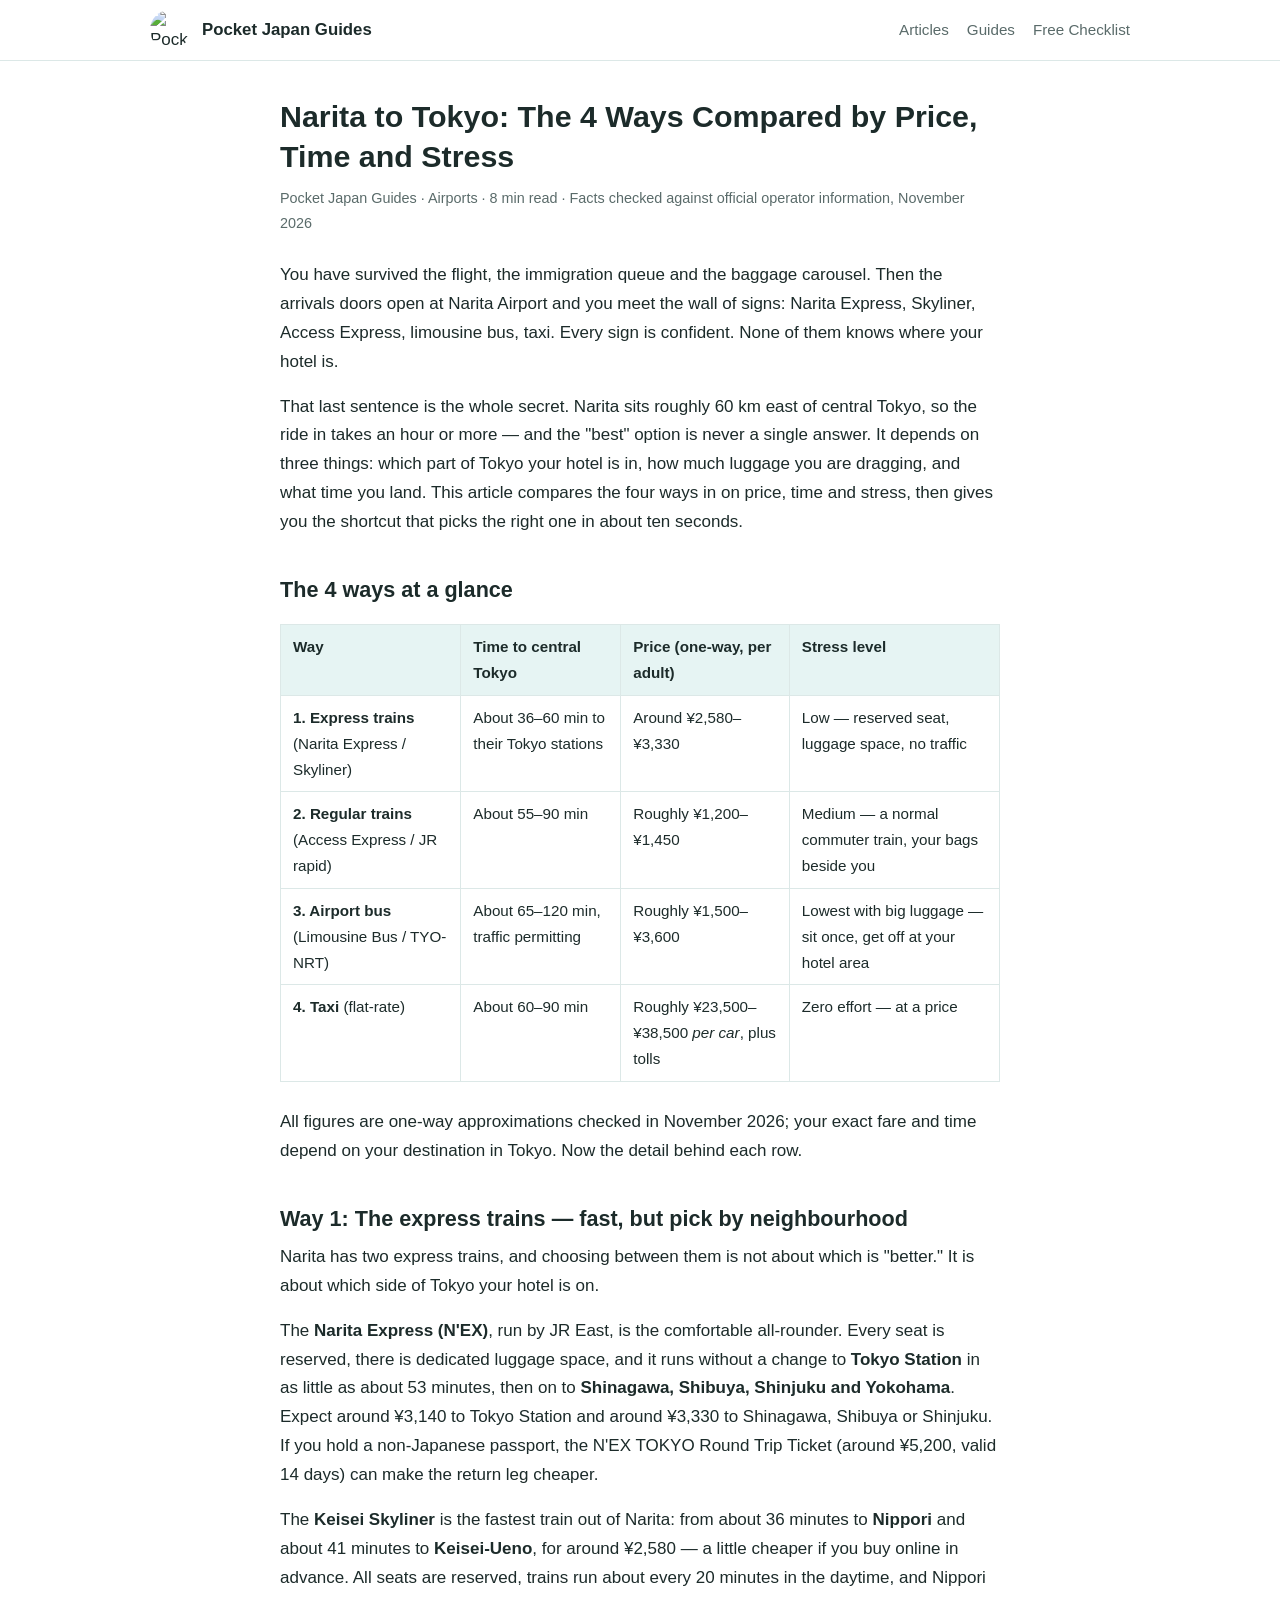
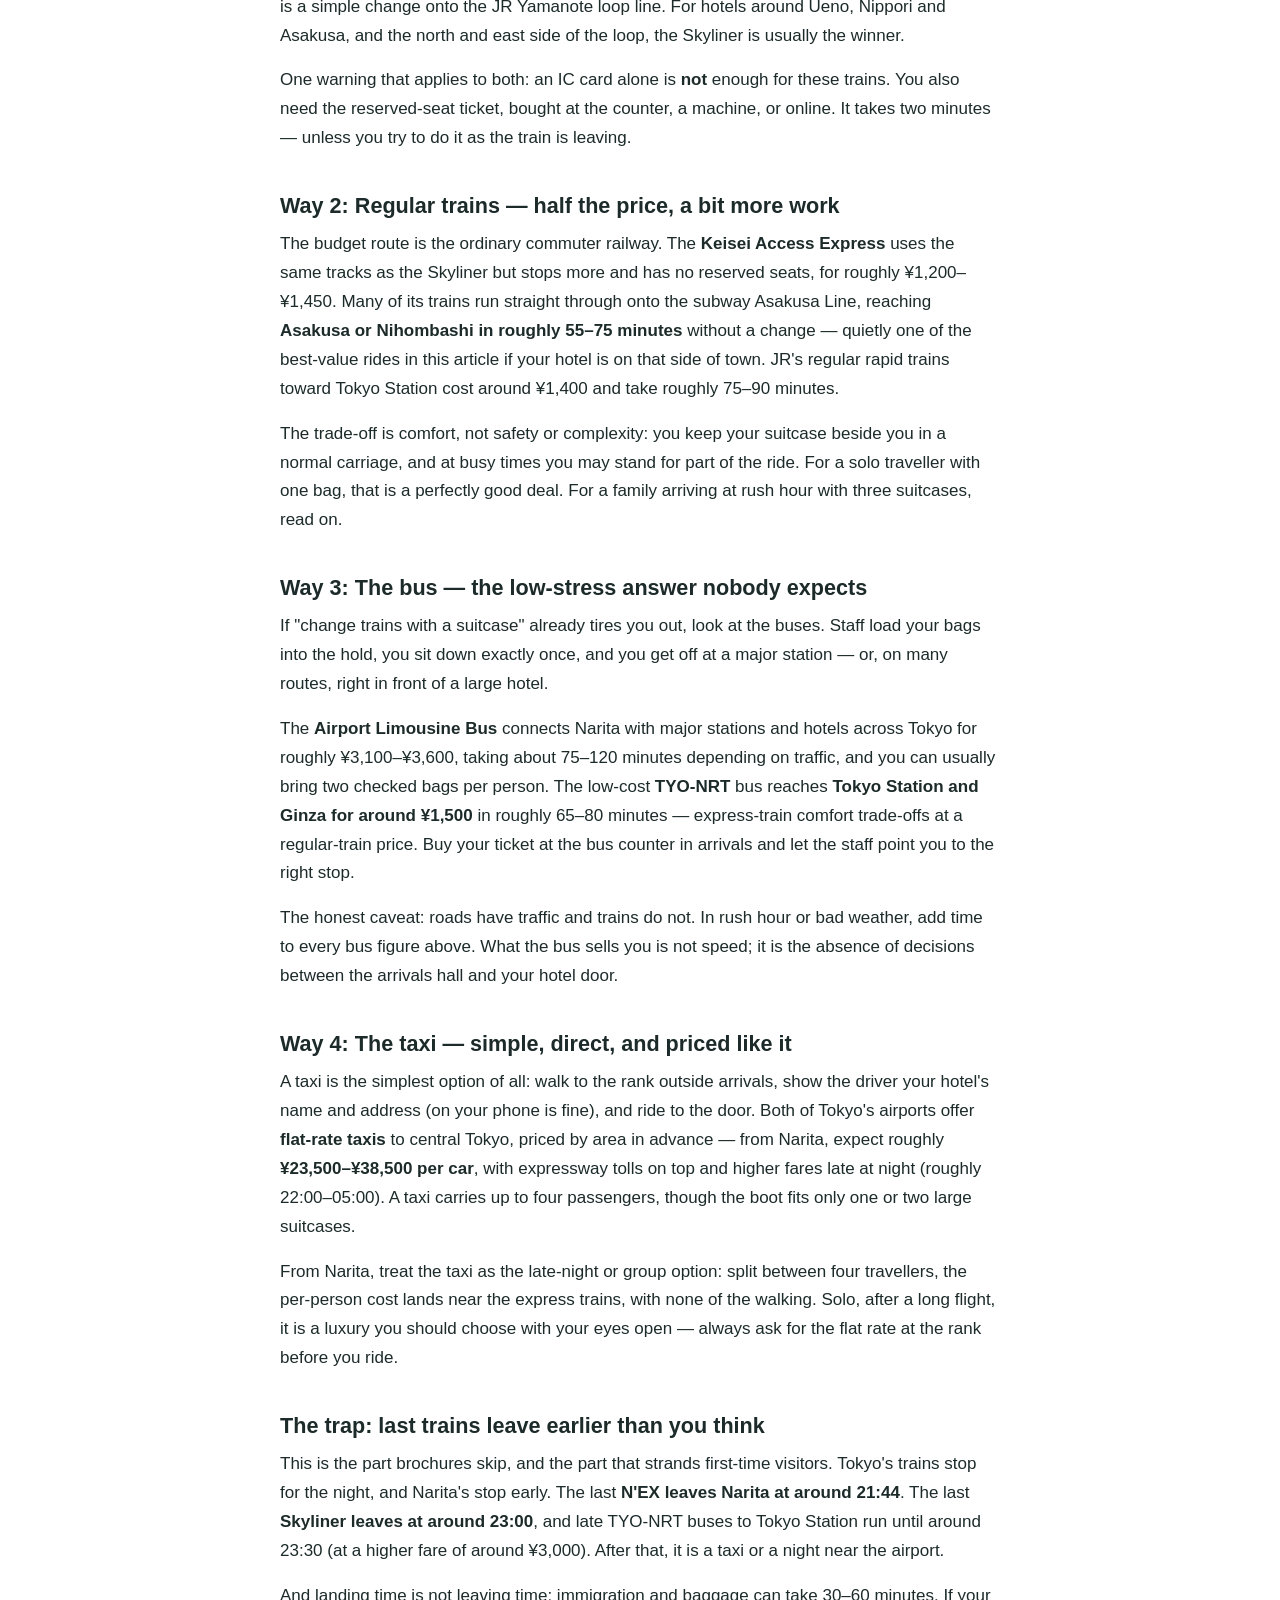
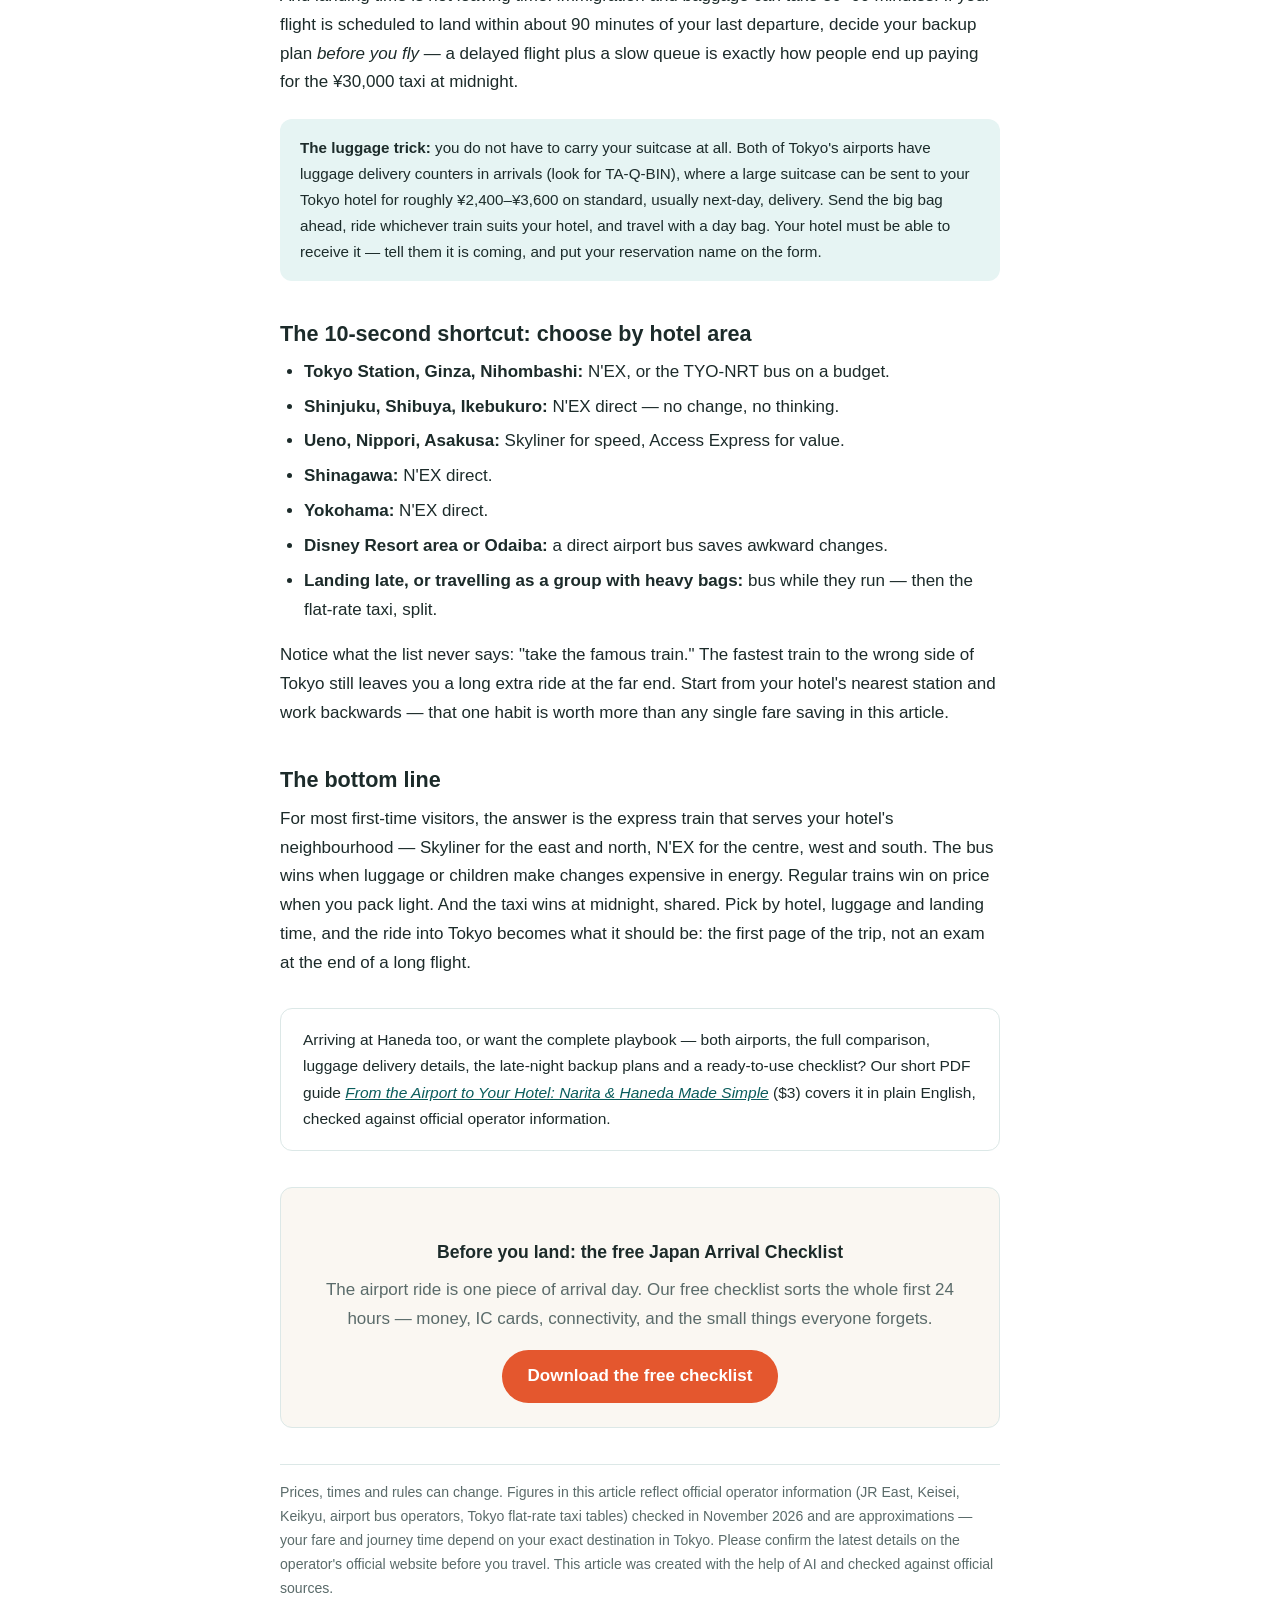
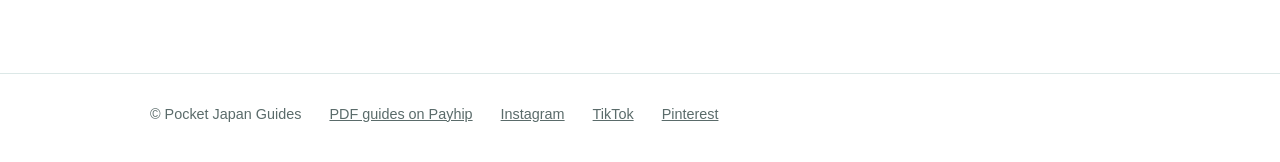
==== articles/narita-to-tokyo.html @ cb8abf3c "Publish Pocket Japan Guides blog (GitHub Pages)" ====
<!DOCTYPE html>
<html lang="en">
<head>
<meta charset="utf-8">
<meta name="viewport" content="width=device-width, initial-scale=1">
<title>Narita to Tokyo: The 4 Ways Compared by Price, Time and Stress — Pocket Japan Guides</title>
<meta name="description" content="Narita Express, Skyliner, local trains, airport bus or taxi? Every way from Narita Airport into Tokyo compared by price, time and effort — plus the last-train trap and the hotel-area shortcut that picks your ride for you.">
<link rel="canonical" href="https://hmaiworks.github.io/articles/narita-to-tokyo.html">
<link rel="icon" href="/assets/logo.png">
<link rel="stylesheet" href="/assets/style.css">
<meta property="og:type" content="article">
<meta property="og:title" content="Narita to Tokyo: The 4 Ways Compared by Price, Time and Stress">
<meta property="og:description" content="Express train, regular train, bus or taxi — every ride from Narita into Tokyo compared honestly, including the last-train trap nobody warns you about.">
<meta property="og:url" content="https://hmaiworks.github.io/articles/narita-to-tokyo.html">
<meta property="og:image" content="https://hmaiworks.github.io/assets/logo.png">
<!-- Google Analytics 4 — replace G-PQ7MF2B6PY with the real Measurement ID (see DEPLOY.md) -->
<script async src="https://www.googletagmanager.com/gtag/js?id=G-PQ7MF2B6PY"></script>
<script>
  window.dataLayer = window.dataLayer || [];
  function gtag(){dataLayer.push(arguments);}
  gtag('js', new Date());
  gtag('config', 'G-PQ7MF2B6PY');
</script>
<script type="application/ld+json">
{
  "@context": "https://schema.org",
  "@type": "Article",
  "headline": "Narita to Tokyo: The 4 Ways Compared by Price, Time and Stress",
  "author": { "@type": "Organization", "name": "Pocket Japan Guides" },
  "publisher": { "@type": "Organization", "name": "Pocket Japan Guides" },
  "mainEntityOfPage": "https://hmaiworks.github.io/articles/narita-to-tokyo.html"
}
</script>
</head>
<body>

<header class="site-header">
  <div class="wrap-wide">
    <img class="logo" src="/assets/logo.png" alt="Pocket Japan Guides logo">
    <a class="brand" href="/">Pocket Japan Guides</a>
    <nav>
      <a href="/">Articles</a>
      <a href="https://payhip.com/pocketjapanguidejp?utm_source=blog&amp;utm_medium=nav&amp;utm_campaign=store">Guides</a>
      <a href="https://payhip.com/b/30XLR?utm_source=blog&amp;utm_medium=nav&amp;utm_campaign=narita-to-tokyo">Free Checklist</a>
    </nav>
  </div>
</header>

<main class="wrap">
<article class="post">

<h1>Narita to Tokyo: The 4 Ways Compared by Price, Time and Stress</h1>
<p class="meta">Pocket Japan Guides · Airports · 8 min read · Facts checked against official operator information, November 2026</p>

<p>You have survived the flight, the immigration queue and the baggage carousel. Then the arrivals doors open at Narita Airport and you meet the wall of signs: Narita Express, Skyliner, Access Express, limousine bus, taxi. Every sign is confident. None of them knows where your hotel is.</p>

<p>That last sentence is the whole secret. Narita sits roughly 60 km east of central Tokyo, so the ride in takes an hour or more — and the "best" option is never a single answer. It depends on three things: which part of Tokyo your hotel is in, how much luggage you are dragging, and what time you land. This article compares the four ways in on price, time and stress, then gives you the shortcut that picks the right one in about ten seconds.</p>

<h2>The 4 ways at a glance</h2>

<table>
<tr><th>Way</th><th>Time to central Tokyo</th><th>Price (one-way, per adult)</th><th>Stress level</th></tr>
<tr><td><strong>1. Express trains</strong> (Narita Express / Skyliner)</td><td>About 36–60 min to their Tokyo stations</td><td>Around ¥2,580–¥3,330</td><td>Low — reserved seat, luggage space, no traffic</td></tr>
<tr><td><strong>2. Regular trains</strong> (Access Express / JR rapid)</td><td>About 55–90 min</td><td>Roughly ¥1,200–¥1,450</td><td>Medium — a normal commuter train, your bags beside you</td></tr>
<tr><td><strong>3. Airport bus</strong> (Limousine Bus / TYO-NRT)</td><td>About 65–120 min, traffic permitting</td><td>Roughly ¥1,500–¥3,600</td><td>Lowest with big luggage — sit once, get off at your hotel area</td></tr>
<tr><td><strong>4. Taxi</strong> (flat-rate)</td><td>About 60–90 min</td><td>Roughly ¥23,500–¥38,500 <em>per car</em>, plus tolls</td><td>Zero effort — at a price</td></tr>
</table>

<p>All figures are one-way approximations checked in November 2026; your exact fare and time depend on your destination in Tokyo. Now the detail behind each row.</p>

<h2>Way 1: The express trains — fast, but pick by neighbourhood</h2>

<p>Narita has two express trains, and choosing between them is not about which is "better." It is about which side of Tokyo your hotel is on.</p>

<p>The <strong>Narita Express (N'EX)</strong>, run by JR East, is the comfortable all-rounder. Every seat is reserved, there is dedicated luggage space, and it runs without a change to <strong>Tokyo Station</strong> in as little as about 53 minutes, then on to <strong>Shinagawa, Shibuya, Shinjuku and Yokohama</strong>. Expect around ¥3,140 to Tokyo Station and around ¥3,330 to Shinagawa, Shibuya or Shinjuku. If you hold a non-Japanese passport, the N'EX TOKYO Round Trip Ticket (around ¥5,200, valid 14 days) can make the return leg cheaper.</p>

<p>The <strong>Keisei Skyliner</strong> is the fastest train out of Narita: from about 36 minutes to <strong>Nippori</strong> and about 41 minutes to <strong>Keisei-Ueno</strong>, for around ¥2,580 — a little cheaper if you buy online in advance. All seats are reserved, trains run about every 20 minutes in the daytime, and Nippori is a simple change onto the JR Yamanote loop line. For hotels around Ueno, Nippori and Asakusa, and the north and east side of the loop, the Skyliner is usually the winner.</p>

<p>One warning that applies to both: an IC card alone is <strong>not</strong> enough for these trains. You also need the reserved-seat ticket, bought at the counter, a machine, or online. It takes two minutes — unless you try to do it as the train is leaving.</p>

<h2>Way 2: Regular trains — half the price, a bit more work</h2>

<p>The budget route is the ordinary commuter railway. The <strong>Keisei Access Express</strong> uses the same tracks as the Skyliner but stops more and has no reserved seats, for roughly ¥1,200–¥1,450. Many of its trains run straight through onto the subway Asakusa Line, reaching <strong>Asakusa or Nihombashi in roughly 55–75 minutes</strong> without a change — quietly one of the best-value rides in this article if your hotel is on that side of town. JR's regular rapid trains toward Tokyo Station cost around ¥1,400 and take roughly 75–90 minutes.</p>

<p>The trade-off is comfort, not safety or complexity: you keep your suitcase beside you in a normal carriage, and at busy times you may stand for part of the ride. For a solo traveller with one bag, that is a perfectly good deal. For a family arriving at rush hour with three suitcases, read on.</p>

<h2>Way 3: The bus — the low-stress answer nobody expects</h2>

<p>If "change trains with a suitcase" already tires you out, look at the buses. Staff load your bags into the hold, you sit down exactly once, and you get off at a major station — or, on many routes, right in front of a large hotel.</p>

<p>The <strong>Airport Limousine Bus</strong> connects Narita with major stations and hotels across Tokyo for roughly ¥3,100–¥3,600, taking about 75–120 minutes depending on traffic, and you can usually bring two checked bags per person. The low-cost <strong>TYO-NRT</strong> bus reaches <strong>Tokyo Station and Ginza for around ¥1,500</strong> in roughly 65–80 minutes — express-train comfort trade-offs at a regular-train price. Buy your ticket at the bus counter in arrivals and let the staff point you to the right stop.</p>

<p>The honest caveat: roads have traffic and trains do not. In rush hour or bad weather, add time to every bus figure above. What the bus sells you is not speed; it is the absence of decisions between the arrivals hall and your hotel door.</p>

<h2>Way 4: The taxi — simple, direct, and priced like it</h2>

<p>A taxi is the simplest option of all: walk to the rank outside arrivals, show the driver your hotel's name and address (on your phone is fine), and ride to the door. Both of Tokyo's airports offer <strong>flat-rate taxis</strong> to central Tokyo, priced by area in advance — from Narita, expect roughly <strong>¥23,500–¥38,500 per car</strong>, with expressway tolls on top and higher fares late at night (roughly 22:00–05:00). A taxi carries up to four passengers, though the boot fits only one or two large suitcases.</p>

<p>From Narita, treat the taxi as the late-night or group option: split between four travellers, the per-person cost lands near the express trains, with none of the walking. Solo, after a long flight, it is a luxury you should choose with your eyes open — always ask for the flat rate at the rank before you ride.</p>

<h2>The trap: last trains leave earlier than you think</h2>

<p>This is the part brochures skip, and the part that strands first-time visitors. Tokyo's trains stop for the night, and Narita's stop early. The last <strong>N'EX leaves Narita at around 21:44</strong>. The last <strong>Skyliner leaves at around 23:00</strong>, and late TYO-NRT buses to Tokyo Station run until around 23:30 (at a higher fare of around ¥3,000). After that, it is a taxi or a night near the airport.</p>

<p>And landing time is not leaving time: immigration and baggage can take 30–60 minutes. If your flight is scheduled to land within about 90 minutes of your last departure, decide your backup plan <em>before you fly</em> — a delayed flight plus a slow queue is exactly how people end up paying for the ¥30,000 taxi at midnight.</p>

<div class="note">
<p><strong>The luggage trick:</strong> you do not have to carry your suitcase at all. Both of Tokyo's airports have luggage delivery counters in arrivals (look for TA-Q-BIN), where a large suitcase can be sent to your Tokyo hotel for roughly ¥2,400–¥3,600 on standard, usually next-day, delivery. Send the big bag ahead, ride whichever train suits your hotel, and travel with a day bag. Your hotel must be able to receive it — tell them it is coming, and put your reservation name on the form.</p>
</div>

<h2>The 10-second shortcut: choose by hotel area</h2>

<ul>
<li><strong>Tokyo Station, Ginza, Nihombashi:</strong> N'EX, or the TYO-NRT bus on a budget.</li>
<li><strong>Shinjuku, Shibuya, Ikebukuro:</strong> N'EX direct — no change, no thinking.</li>
<li><strong>Ueno, Nippori, Asakusa:</strong> Skyliner for speed, Access Express for value.</li>
<li><strong>Shinagawa:</strong> N'EX direct.</li>
<li><strong>Yokohama:</strong> N'EX direct.</li>
<li><strong>Disney Resort area or Odaiba:</strong> a direct airport bus saves awkward changes.</li>
<li><strong>Landing late, or travelling as a group with heavy bags:</strong> bus while they run — then the flat-rate taxi, split.</li>
</ul>

<p>Notice what the list never says: "take the famous train." The fastest train to the wrong side of Tokyo still leaves you a long extra ride at the far end. Start from your hotel's nearest station and work backwards — that one habit is worth more than any single fare saving in this article.</p>

<h2>The bottom line</h2>

<p>For most first-time visitors, the answer is the express train that serves your hotel's neighbourhood — Skyliner for the east and north, N'EX for the centre, west and south. The bus wins when luggage or children make changes expensive in energy. Regular trains win on price when you pack light. And the taxi wins at midnight, shared. Pick by hotel, luggage and landing time, and the ride into Tokyo becomes what it should be: the first page of the trip, not an exam at the end of a long flight.</p>

<div class="guide-link">
<p>Arriving at Haneda too, or want the complete playbook — both airports, the full comparison, luggage delivery details, the late-night backup plans and a ready-to-use checklist? Our short PDF guide <a href="https://payhip.com/b/PpckO?utm_source=blog&amp;utm_medium=article&amp;utm_campaign=narita-to-tokyo"><em>From the Airport to Your Hotel: Narita &amp; Haneda Made Simple</em></a> ($3) covers it in plain English, checked against official operator information.</p>
</div>

<div class="cta-box">
<h3>Before you land: the free Japan Arrival Checklist</h3>
<p>The airport ride is one piece of arrival day. Our free checklist sorts the whole first 24 hours — money, IC cards, connectivity, and the small things everyone forgets.</p>
<a class="btn btn-accent" href="https://payhip.com/b/30XLR?utm_source=blog&amp;utm_medium=article&amp;utm_campaign=narita-to-tokyo">Download the free checklist</a>
</div>

<p class="disclaimer">Prices, times and rules can change. Figures in this article reflect official operator information (JR East, Keisei, Keikyu, airport bus operators, Tokyo flat-rate taxi tables) checked in November 2026 and are approximations — your fare and journey time depend on your exact destination in Tokyo. Please confirm the latest details on the operator's official website before you travel. This article was created with the help of AI and checked against official sources.</p>

</article>
</main>

<footer class="site-footer">
  <div class="wrap-wide">
    <span>© Pocket Japan Guides</span>
    <a href="https://payhip.com/pocketjapanguidejp?utm_source=blog&amp;utm_medium=footer&amp;utm_campaign=store">PDF guides on Payhip</a>
    <a href="https://www.instagram.com/pocketjapanguides/">Instagram</a>
    <a href="https://www.tiktok.com/@pocketjapanguides">TikTok</a>
    <a href="https://www.pinterest.com/pocketjapanguide/">Pinterest</a>
  </div>
</footer>

</body>
</html>
---- assets/style.css ----
/* Pocket Japan Guides — blog stylesheet
   Brand: teal (torii badge), clean, fast. No webfonts, no JS frameworks. */

:root {
  --teal: #0e7c7b;
  --teal-dark: #0a5c5b;
  --teal-light: #e6f4f3;
  --ink: #1c2b2a;
  --muted: #5a6b6a;
  --sand: #faf7f2;
  --border: #dce8e7;
  --accent: #e4572e;
  --radius: 12px;
}

* { box-sizing: border-box; }

html { scroll-behavior: smooth; }

body {
  margin: 0;
  font-family: -apple-system, BlinkMacSystemFont, "Segoe UI", Roboto,
    "Helvetica Neue", Arial, sans-serif;
  color: var(--ink);
  background: #fff;
  line-height: 1.7;
  font-size: 17px;
}

a { color: var(--teal-dark); }
a:hover { color: var(--teal); }

.wrap { max-width: 760px; margin: 0 auto; padding: 0 20px; }
.wrap-wide { max-width: 1020px; margin: 0 auto; padding: 0 20px; }

/* Header */
.site-header {
  border-bottom: 1px solid var(--border);
  background: #fff;
  position: sticky;
  top: 0;
  z-index: 10;
}
.site-header .wrap-wide {
  display: flex;
  align-items: center;
  gap: 12px;
  padding-top: 10px;
  padding-bottom: 10px;
}
.site-header img.logo { width: 40px; height: 40px; border-radius: 50%; }
.site-header .brand {
  font-weight: 700;
  font-size: 1.05rem;
  color: var(--ink);
  text-decoration: none;
}
.site-header nav { margin-left: auto; display: flex; gap: 18px; }
.site-header nav a {
  color: var(--muted);
  text-decoration: none;
  font-size: 0.95rem;
}
.site-header nav a:hover { color: var(--teal-dark); }

/* Hero (home) */
.hero {
  background: var(--teal-light);
  padding: 48px 0 40px;
  text-align: center;
}
.hero h1 { font-size: 2rem; line-height: 1.25; margin: 0 0 12px; }
.hero p { color: var(--muted); max-width: 560px; margin: 0 auto 24px; }

/* Buttons / CTA */
.btn {
  display: inline-block;
  background: var(--teal);
  color: #fff !important;
  text-decoration: none;
  font-weight: 700;
  padding: 12px 26px;
  border-radius: 999px;
}
.btn:hover { background: var(--teal-dark); }
.btn-accent { background: var(--accent); }
.btn-accent:hover { background: #c7431f; }

.cta-box {
  background: var(--sand);
  border: 1px solid var(--border);
  border-radius: var(--radius);
  padding: 24px 26px;
  margin: 36px 0;
  text-align: center;
}
.cta-box h2, .cta-box h3 { margin-top: 0; }
.cta-box p { color: var(--muted); }

/* Article cards (home) */
.cards {
  display: grid;
  grid-template-columns: repeat(auto-fill, minmax(300px, 1fr));
  gap: 20px;
  padding: 36px 0 48px;
}
.card {
  border: 1px solid var(--border);
  border-radius: var(--radius);
  padding: 22px;
  background: #fff;
}
.card .tag {
  display: inline-block;
  font-size: 0.75rem;
  font-weight: 700;
  letter-spacing: 0.06em;
  text-transform: uppercase;
  color: var(--teal-dark);
  background: var(--teal-light);
  border-radius: 999px;
  padding: 3px 10px;
  margin-bottom: 10px;
}
.card h2 { font-size: 1.15rem; line-height: 1.4; margin: 0 0 8px; }
.card h2 a { color: var(--ink); text-decoration: none; }
.card h2 a:hover { color: var(--teal-dark); }
.card p { color: var(--muted); font-size: 0.95rem; margin: 0 0 12px; }
.card .meta { font-size: 0.85rem; color: var(--muted); }

/* Article body */
article.post { padding: 36px 0 8px; }
article.post h1 { font-size: 1.9rem; line-height: 1.3; margin: 0 0 10px; }
article.post .meta { color: var(--muted); font-size: 0.9rem; margin-bottom: 26px; }
article.post h2 { font-size: 1.35rem; margin: 38px 0 10px; line-height: 1.35; }
article.post h3 { font-size: 1.1rem; margin: 26px 0 8px; }
article.post p { margin: 0 0 16px; }
article.post ul, article.post ol { margin: 0 0 16px; padding-left: 24px; }
article.post li { margin-bottom: 6px; }
article.post table {
  width: 100%;
  border-collapse: collapse;
  margin: 20px 0 26px;
  font-size: 0.95rem;
}
article.post th, article.post td {
  border: 1px solid var(--border);
  padding: 9px 12px;
  text-align: left;
  vertical-align: top;
}
article.post th { background: var(--teal-light); }
article.post .note {
  background: var(--teal-light);
  border-radius: var(--radius);
  padding: 16px 20px;
  margin: 22px 0;
  font-size: 0.95rem;
}
article.post .note p:last-child { margin-bottom: 0; }
article.post .verdict {
  border-left: 4px solid var(--teal);
  padding: 4px 0 4px 16px;
  margin: 22px 0;
}
article.post .guide-link {
  border: 1px solid var(--border);
  border-radius: var(--radius);
  padding: 18px 22px;
  margin: 30px 0;
  font-size: 0.97rem;
}
article.post .guide-link p { margin: 0; }
article.post .disclaimer {
  color: var(--muted);
  font-size: 0.88rem;
  border-top: 1px solid var(--border);
  padding-top: 16px;
  margin-top: 36px;
}

/* Footer */
.site-footer {
  border-top: 1px solid var(--border);
  margin-top: 48px;
  padding: 28px 0 36px;
  color: var(--muted);
  font-size: 0.9rem;
}
.site-footer .wrap-wide {
  display: flex;
  flex-wrap: wrap;
  gap: 10px 28px;
  align-items: center;
}
.site-footer a { color: var(--muted); }

@media (max-width: 600px) {
  body { font-size: 16px; }
  .hero h1 { font-size: 1.6rem; }
  article.post h1 { font-size: 1.55rem; }
  .site-header nav { gap: 12px; }
}
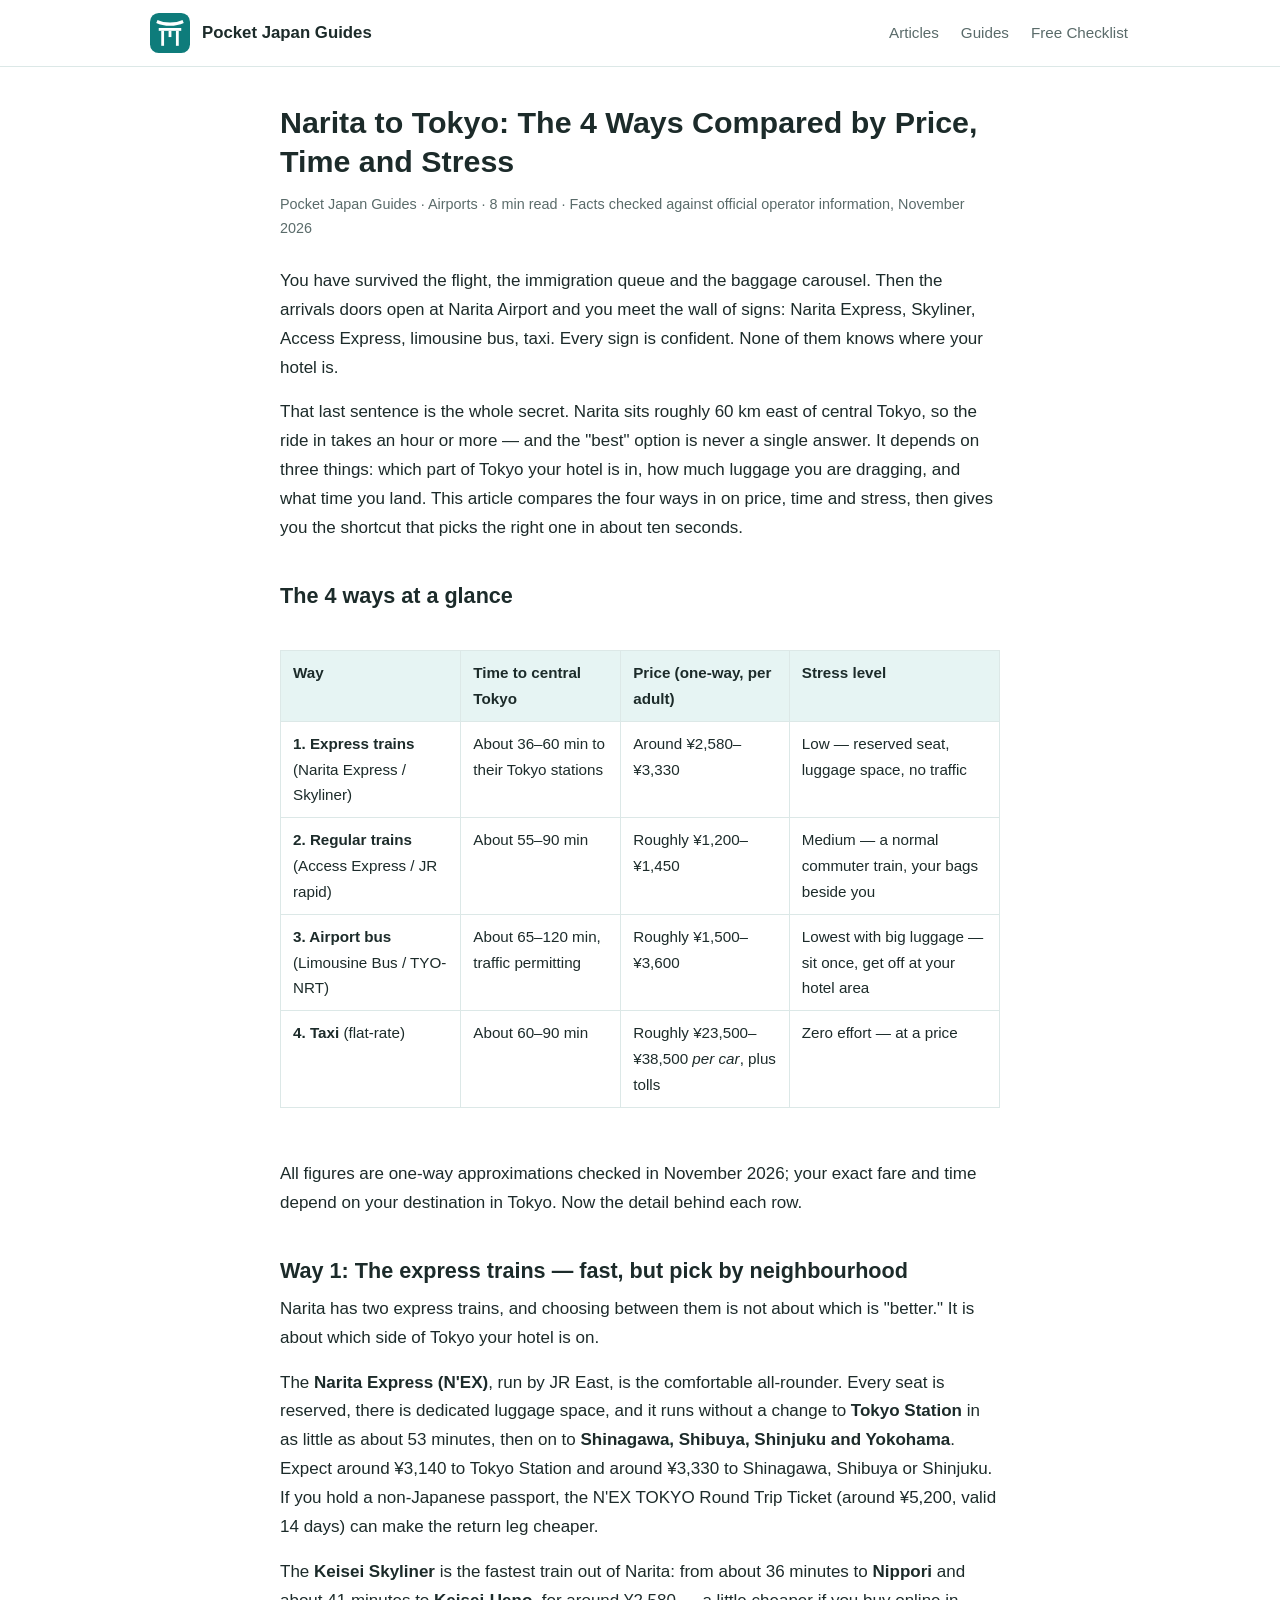
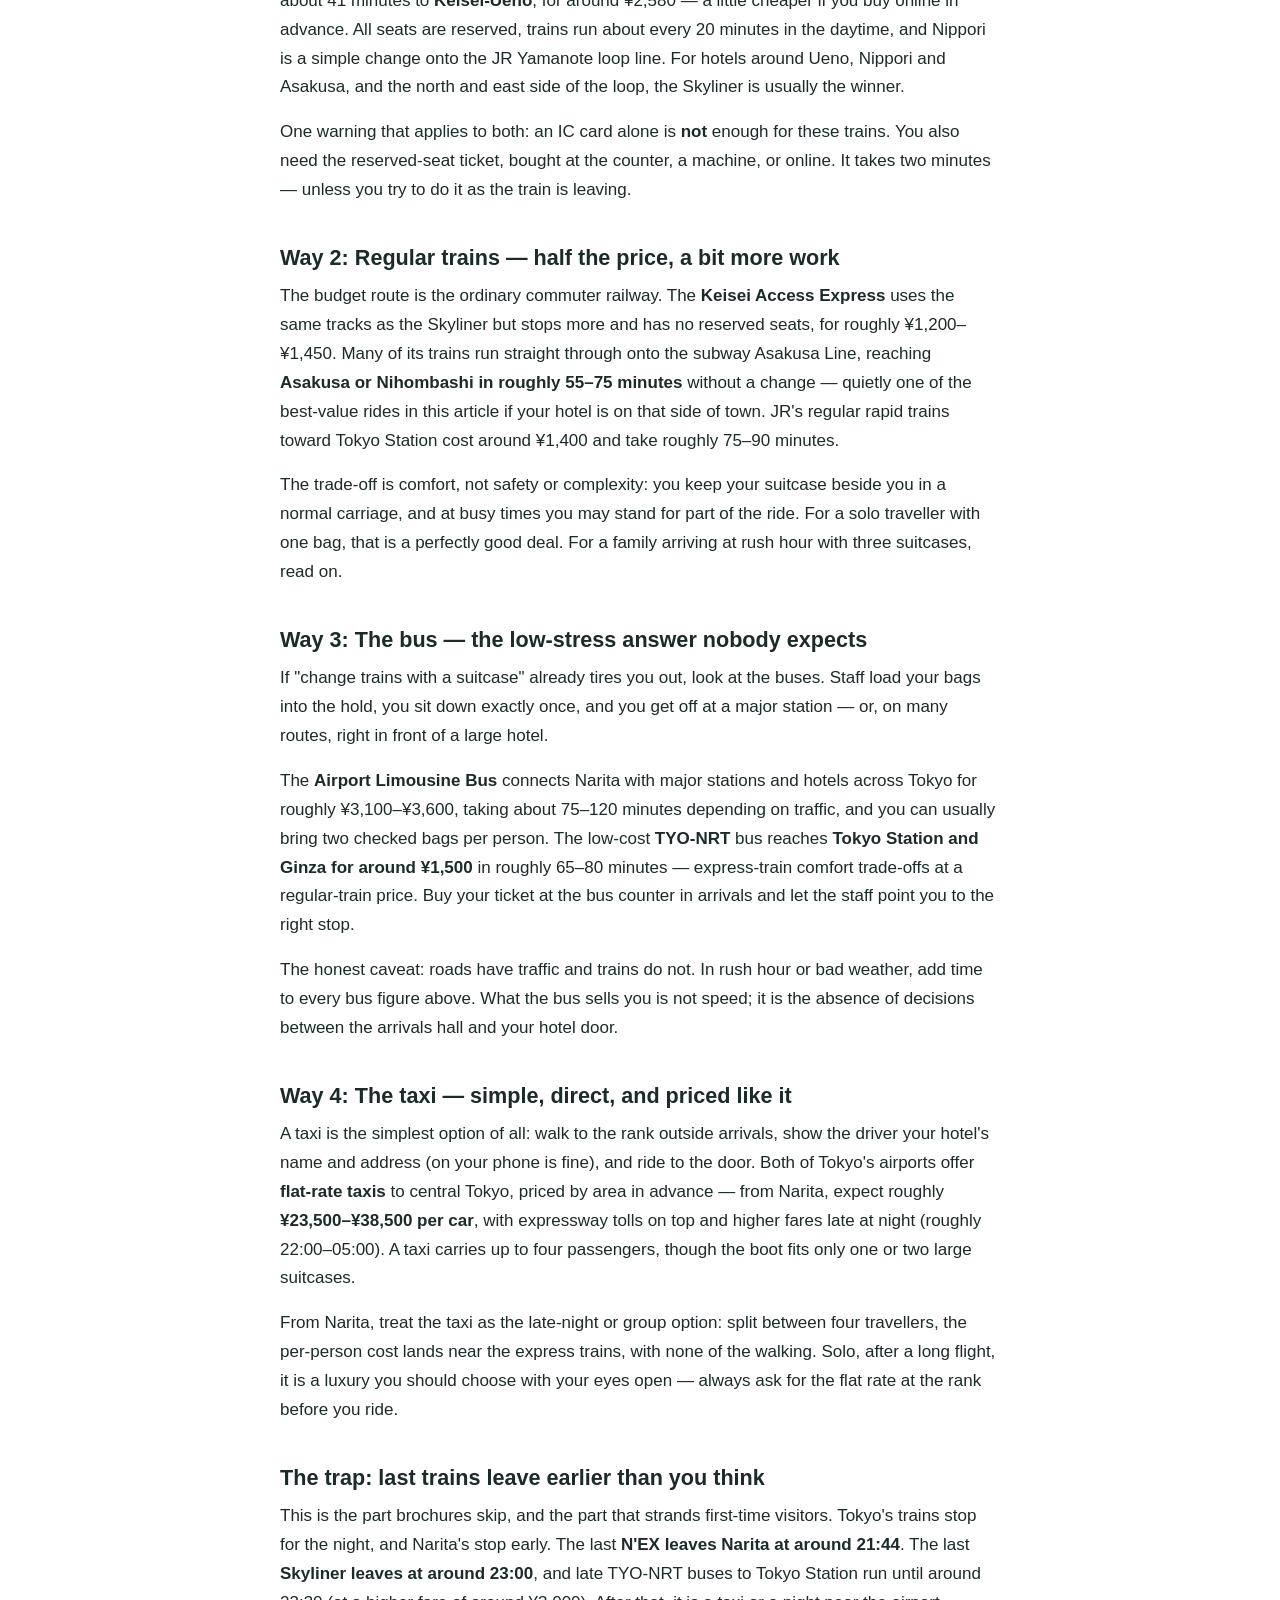
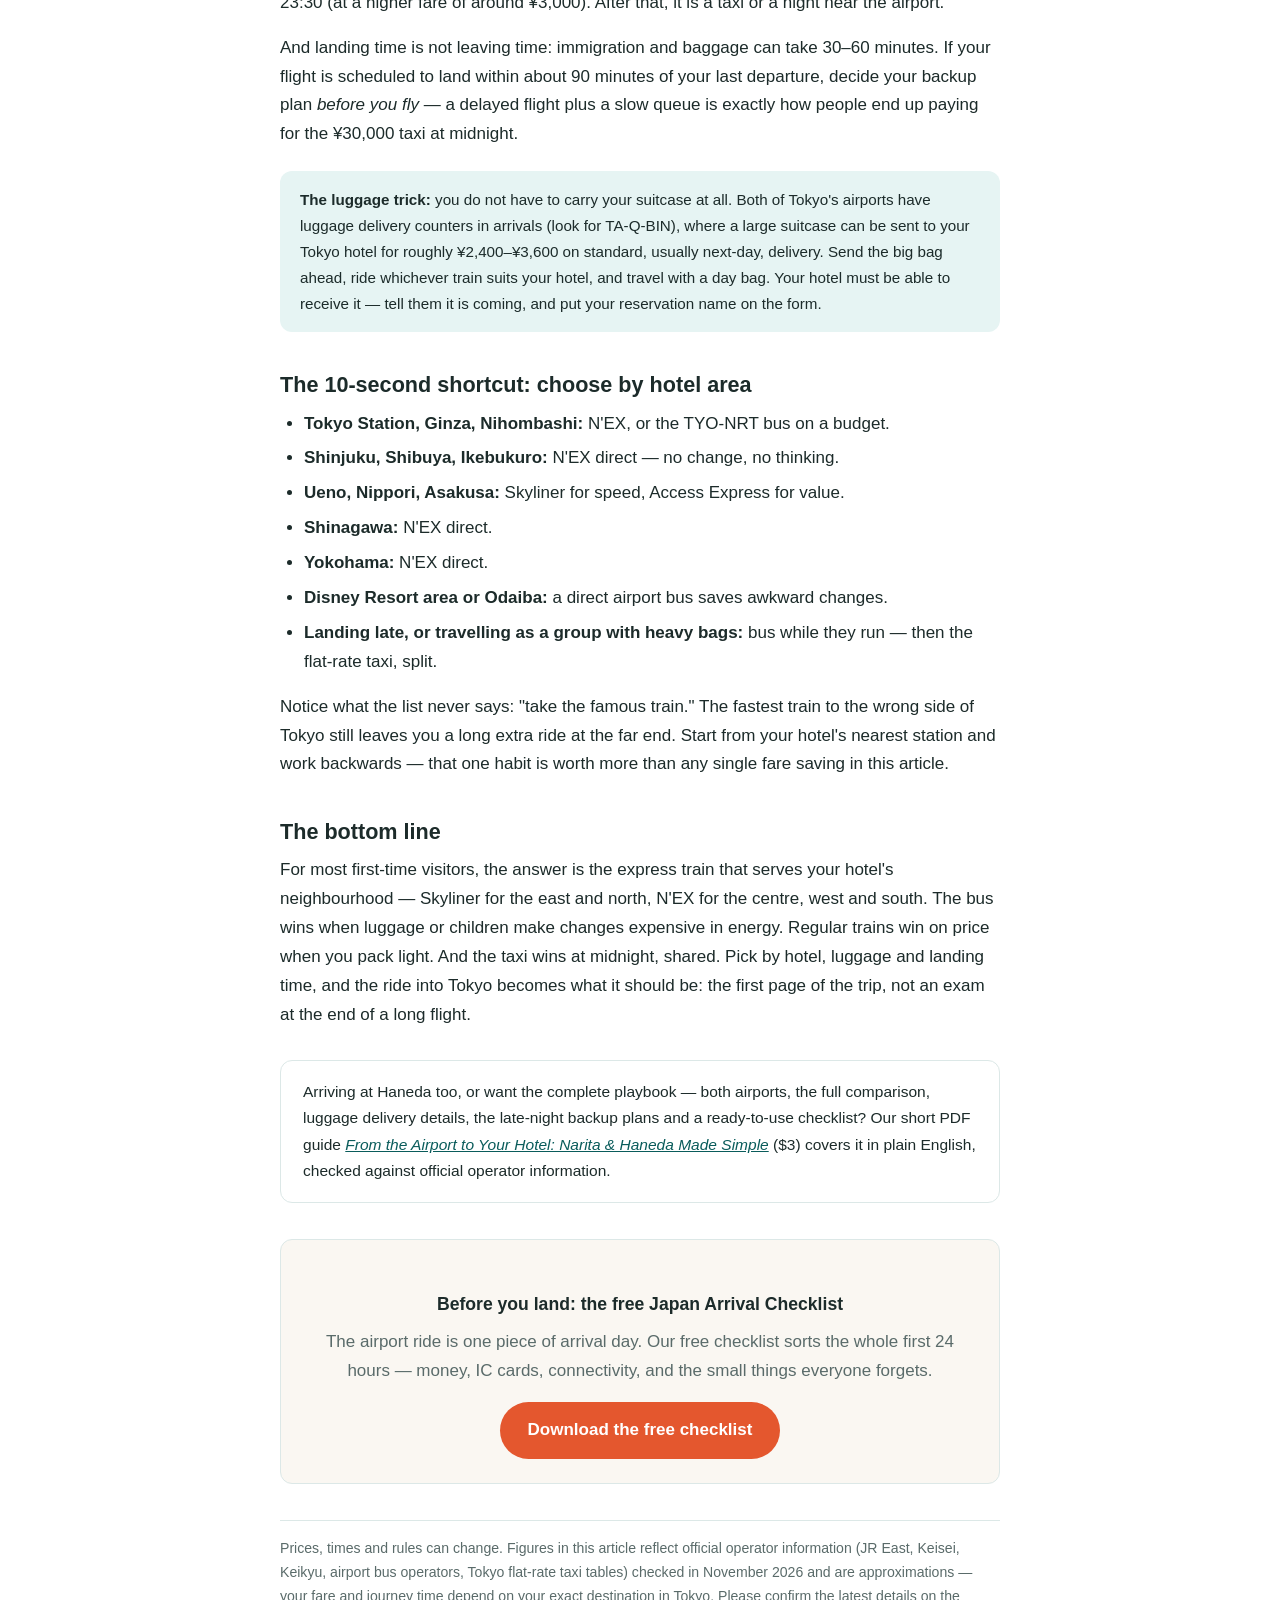
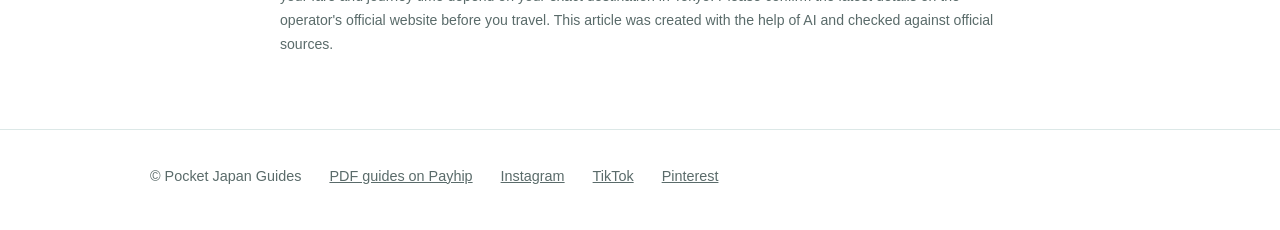
==== commit 807e4ac1: "Mobile polish: responsive tables, bigger tap targets, inline SVG logo + SVG favicon" ====
--- a/articles/narita-to-tokyo.html
+++ b/articles/narita-to-tokyo.html
@@ -2,17 +2,16 @@
 <html lang="en">
 <head>
 <meta charset="utf-8">
-<meta name="viewport" content="width=device-width, initial-scale=1">
+<meta name="viewport" content="width=device-width, initial-scale=1, viewport-fit=cover">
 <title>Narita to Tokyo: The 4 Ways Compared by Price, Time and Stress — Pocket Japan Guides</title>
 <meta name="description" content="Narita Express, Skyliner, local trains, airport bus or taxi? Every way from Narita Airport into Tokyo compared by price, time and effort — plus the last-train trap and the hotel-area shortcut that picks your ride for you.">
 <link rel="canonical" href="https://hmaiworks.github.io/articles/narita-to-tokyo.html">
-<link rel="icon" href="/assets/logo.png">
+<link rel="icon" type="image/svg+xml" href="/assets/favicon.svg">
 <link rel="stylesheet" href="/assets/style.css">
 <meta property="og:type" content="article">
 <meta property="og:title" content="Narita to Tokyo: The 4 Ways Compared by Price, Time and Stress">
 <meta property="og:description" content="Express train, regular train, bus or taxi — every ride from Narita into Tokyo compared honestly, including the last-train trap nobody warns you about.">
 <meta property="og:url" content="https://hmaiworks.github.io/articles/narita-to-tokyo.html">
-<meta property="og:image" content="https://hmaiworks.github.io/assets/logo.png">
 <!-- Google Analytics 4 — replace G-PQ7MF2B6PY with the real Measurement ID (see DEPLOY.md) -->
 <script async src="https://www.googletagmanager.com/gtag/js?id=G-PQ7MF2B6PY"></script>
 <script>
@@ -36,7 +35,7 @@
 
 <header class="site-header">
   <div class="wrap-wide">
-    <img class="logo" src="/assets/logo.png" alt="Pocket Japan Guides logo">
+    <svg class="logo" viewBox="0 0 64 64" role="img" aria-label="Pocket Japan Guides logo"><rect width="64" height="64" rx="14" fill="#0e7c7b"/><path d="M10 16c6 3 14 4.5 22 4.5S48 19 54 16l-2-5c-5.5 2.7-12.5 4-20 4s-14.5-1.3-20-4l-2 5z" fill="#fff"/><rect x="14" y="24" width="36" height="4.5" fill="#fff"/><rect x="18" y="28.5" width="4.5" height="24" fill="#fff"/><rect x="41.5" y="28.5" width="4.5" height="24" fill="#fff"/><rect x="29.75" y="28.5" width="4.5" height="10" fill="#fff"/></svg>
     <a class="brand" href="/">Pocket Japan Guides</a>
     <nav>
       <a href="/">Articles</a>
@@ -58,6 +57,7 @@
 
 <h2>The 4 ways at a glance</h2>
 
+<div class="table-scroll">
 <table>
 <tr><th>Way</th><th>Time to central Tokyo</th><th>Price (one-way, per adult)</th><th>Stress level</th></tr>
 <tr><td><strong>1. Express trains</strong> (Narita Express / Skyliner)</td><td>About 36–60 min to their Tokyo stations</td><td>Around ¥2,580–¥3,330</td><td>Low — reserved seat, luggage space, no traffic</td></tr>
@@ -65,6 +65,7 @@
 <tr><td><strong>3. Airport bus</strong> (Limousine Bus / TYO-NRT)</td><td>About 65–120 min, traffic permitting</td><td>Roughly ¥1,500–¥3,600</td><td>Lowest with big luggage — sit once, get off at your hotel area</td></tr>
 <tr><td><strong>4. Taxi</strong> (flat-rate)</td><td>About 60–90 min</td><td>Roughly ¥23,500–¥38,500 <em>per car</em>, plus tolls</td><td>Zero effort — at a price</td></tr>
 </table>
+</div>
 
 <p>All figures are one-way approximations checked in November 2026; your exact fare and time depend on your destination in Tokyo. Now the detail behind each row.</p>
 
--- a/assets/style.css
+++ b/assets/style.css
@@ -15,7 +15,11 @@
 
 * { box-sizing: border-box; }
 
-html { scroll-behavior: smooth; }
+html {
+  scroll-behavior: smooth;
+  -webkit-text-size-adjust: 100%;
+  text-size-adjust: 100%;
+}
 
 body {
   margin: 0;
@@ -25,7 +29,11 @@
   background: #fff;
   line-height: 1.7;
   font-size: 17px;
-}
+  overflow-wrap: break-word;
+  -webkit-tap-highlight-color: transparent;
+}
+
+img, svg, video { max-width: 100%; }
 
 a { color: var(--teal-dark); }
 a:hover { color: var(--teal); }
@@ -40,6 +48,7 @@
   position: sticky;
   top: 0;
   z-index: 10;
+  padding-top: env(safe-area-inset-top, 0px);
 }
 .site-header .wrap-wide {
   display: flex;
@@ -48,18 +57,21 @@
   padding-top: 10px;
   padding-bottom: 10px;
 }
-.site-header img.logo { width: 40px; height: 40px; border-radius: 50%; }
+.site-header .logo { width: 40px; height: 40px; flex: none; display: block; }
 .site-header .brand {
   font-weight: 700;
   font-size: 1.05rem;
   color: var(--ink);
   text-decoration: none;
+  padding: 8px 0;
 }
 .site-header nav { margin-left: auto; display: flex; gap: 18px; }
 .site-header nav a {
   color: var(--muted);
   text-decoration: none;
   font-size: 0.95rem;
+  display: inline-block;
+  padding: 10px 2px;
 }
 .site-header nav a:hover { color: var(--teal-dark); }
 
@@ -79,8 +91,11 @@
   color: #fff !important;
   text-decoration: none;
   font-weight: 700;
-  padding: 12px 26px;
+  padding: 14px 28px;
+  min-height: 48px;
   border-radius: 999px;
+  touch-action: manipulation;
+  max-width: 100%;
 }
 .btn:hover { background: var(--teal-dark); }
 .btn-accent { background: var(--accent); }
@@ -100,7 +115,7 @@
 /* Article cards (home) */
 .cards {
   display: grid;
-  grid-template-columns: repeat(auto-fill, minmax(300px, 1fr));
+  grid-template-columns: repeat(auto-fill, minmax(min(300px, 100%), 1fr));
   gap: 20px;
   padding: 36px 0 48px;
 }
@@ -137,12 +152,21 @@
 article.post p { margin: 0 0 16px; }
 article.post ul, article.post ol { margin: 0 0 16px; padding-left: 24px; }
 article.post li { margin-bottom: 6px; }
+
+/* Wide tables scroll sideways inside their own box on narrow screens,
+   instead of squeezing the columns or pushing the whole page sideways. */
+.table-scroll {
+  overflow-x: auto;
+  -webkit-overflow-scrolling: touch;
+  margin: 20px 0 26px;
+}
 article.post table {
   width: 100%;
   border-collapse: collapse;
   margin: 20px 0 26px;
   font-size: 0.95rem;
 }
+.table-scroll table { margin: 0; min-width: 620px; }
 article.post th, article.post td {
   border: 1px solid var(--border);
   padding: 9px 12px;
@@ -184,6 +208,7 @@
   border-top: 1px solid var(--border);
   margin-top: 48px;
   padding: 28px 0 36px;
+  padding-bottom: calc(36px + env(safe-area-inset-bottom, 0px));
   color: var(--muted);
   font-size: 0.9rem;
 }
@@ -193,11 +218,39 @@
   gap: 10px 28px;
   align-items: center;
 }
-.site-footer a { color: var(--muted); }
+.site-footer a { color: var(--muted); display: inline-block; padding: 6px 0; }
 
 @media (max-width: 600px) {
   body { font-size: 16px; }
+  .wrap, .wrap-wide { padding: 0 16px; }
+  .hero { padding: 36px 0 32px; }
   .hero h1 { font-size: 1.6rem; }
   article.post h1 { font-size: 1.55rem; }
-  .site-header nav { gap: 12px; }
-}
+  article.post h2 { font-size: 1.25rem; }
+  article.post { padding-top: 28px; }
+
+  /* Header: brand row first, nav wraps onto its own full-width row
+     so nothing is squeezed and every link stays easy to tap. */
+  .site-header .wrap-wide { flex-wrap: wrap; row-gap: 2px; }
+  .site-header .brand { font-size: 1rem; }
+  .site-header nav {
+    margin-left: 0;
+    width: 100%;
+    gap: 4px 18px;
+    flex-wrap: wrap;
+  }
+  .site-header nav a { padding: 8px 2px; }
+
+  /* Full-width, easy-to-tap call-to-action buttons */
+  .hero .btn, .cta-box .btn { display: block; text-align: center; }
+
+  .cta-box { padding: 20px 18px; }
+  .card { padding: 18px; }
+  .cards { padding: 28px 0 36px; }
+  article.post .note { padding: 14px 16px; }
+  article.post .guide-link { padding: 16px 18px; }
+}
+
+@media (prefers-reduced-motion: reduce) {
+  html { scroll-behavior: auto; }
+}
